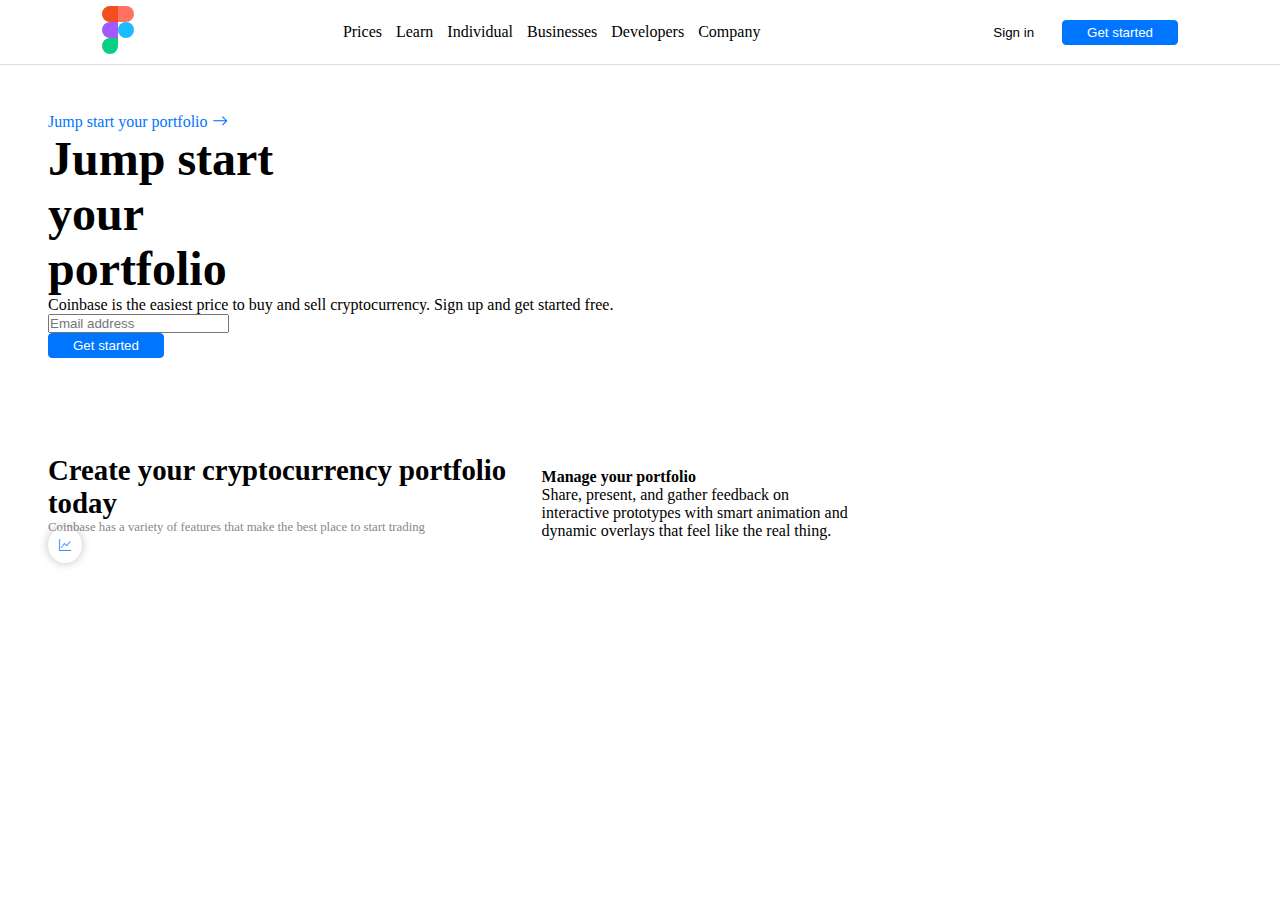
==== proyecto/proyecto.html @ 446665d7 "main" ====
<!DOCTYPE html>
<html lang="en">
<head>
    <meta charset="UTF-8">
    <meta http-equiv="X-UA-Compatible" content="IE=edge">
    <meta name="viewport" content="width=device-width, initial-scale=1.0">
    <link href="https://cdn.jsdelivr.net/npm/bootstrap@5.2.3/dist/css/bootstrap.min.css" rel="stylesheet" integrity="sha384-rbsA2VBKQhggwzxH7pPCaAqO46MgnOM80zW1RWuH61DGLwZJEdK2Kadq2F9CUG65" crossorigin="anonymous">
    <link rel="stylesheet" href="https://cdn.jsdelivr.net/npm/bootstrap-icons@1.10.2/font/bootstrap-icons.css">
    <link rel="stylesheet" href="index.css">
    <title>Proyecto Final</title>
</head>
<body>
    <nav class="nav">
        <div class="logo" alt><a href="#"></a><svg xmlns="http://www.w3.org/2000/svg" viewBox="0 0 38 57" class="figma-77e5ie" aria-label="Homepage"><path fill="#1abcfe" d="M19 28.5a9.5 9.5 0 1 1 19 0 9.5 9.5 0 0 1-19 0z"></path><path fill="#0acf83" d="M0 47.5A9.5 9.5 0 0 1 9.5 38H19v9.5a9.5 9.5 0 1 1-19 0z"></path><path fill="#ff7262" d="M19 0v19h9.5a9.5 9.5 0 1 0 0-19H19z"></path><path fill="#f24e1e" d="M0 9.5A9.5 9.5 0 0 0 9.5 19H19V0H9.5A9.5 9.5 0 0 0 0 9.5z"></path><path fill="#a259ff" d="M0 28.5A9.5 9.5 0 0 0 9.5 38H19V19H9.5A9.5 9.5 0 0 0 0 28.5z"></path></svg></div>
        <div class="menu">
            <ul class="main-menu">
                <li><a href="#">Prices</a></li>
                <li><a href="#">Learn</a></li>
                <li><a href="#">Individual</a></li>
                <li><a href="#">Businesses</a></li>
                <li><a href="#">Developers</a></li>
                <li><a href="#">Company</a></li>
            </ul>
        </div>
        <div class="get-started">
            <button class="btn-sec">Sign in</button>           
            <button class="btn-main">Get started</button>
                     
        </div>
    </nav>
    <section class="sec-home">
        <div class="home-cta">
            <div class="cta-text">
                <span>Jump start your portfolio</span>
                <i class="bi bi-arrow-right"></i>    
            </div>
        <h2 class="home-title">Jump start your portfolio</h2>
        <p class="home-description">Coinbase is the easiest price to buy and sell cryptocurrency. Sign up and get started free.</p>
        <div class="lead-magnet row align-items-center">
            <div class="col">
            <input type="text" class="form-control" placeholder="Email address">
        </div>
        <div class="col">
            <button class="btn-main">Get started</button>
        </div>
        </div>
        </div>
        <div class="home-video">
            <video src="https://cdn.sanity.io/files/599r6htc/localized/73cabd83927e5e3049d1674b1cf8f49728fcfe0e.mp4" autoplay="" playsinline="" loop="" width="100%" height="auto"></video>
        </div>
    </section>
    <section class="sec-call-to-action"></section>
    <section class="sec-features">
        <div class="intro">
            <h3>Create your cryptocurrency portfolio today</h3>
            <p>Coinbase has a variety of features that make the best place to start trading</p><span class="icon-sm"><i class="bi bi-graph-up"></i></span>
        </div>
        <div class="features">
            <div class="text">
                <div class="feature"></div>
            </div>
            <div class="description">
                <h4 class="title">Manage your portfolio</h4>
                <p class="text">Share, present, and gather feedback on interactive prototypes with smart animation and dynamic overlays that feel like the real thing.</p>
            </div> 
            <div class="image"></div>  
        </div>
    </section>
    <section class="sec-benefits"></section>
    <section class="sec-kpis"></section>
    <section class="sec-onboarding"></section>
    <section class="sec-footer-cta"></section>   
</body>
    <script src="https://cdn.jsdelivr.net/npm/bootstrap@5.2.3/dist/js/bootstrap.bundle.min.js" integrity="sha384-kenU1KFdBIe4zVF0s0G1M5b4hcpxyD9F7jL+jjXkk+Q2h455rYXK/7HAuoJl+0I4" crossorigin="anonymous"></script>
</html>
---- proyecto/index.css ----
.btn-main, .btn-main-s, .btn-sec, .btn-sec-s {
  padding: 0.25rem 1.5rem;
  border-radius: 0.25rem;
  background-color: #0075FF;
  color: white;
  border: none;
  border: solid 1px #0075FF;
}

.btn-main:hover, .btn-main-s:hover, .btn-sec:hover, .btn-sec-s:hover {
  background-color: white;
  color: #0075FF;
  border: solid 1px #0075FF;
}

.btn-main-s {
  font-size: 0.75rem;
  padding: 0.1rem 1rem;
}

.btn-sec, .btn-sec-s {
  color: black;
  background-color: transparent;
  border: none;
}

.btn-sec:hover, .btn-sec-s:hover {
  color: #888;
}

.btn-sec-s {
  font-size: 0.75rem;
  padding: 0.1rem 1rem;
}

.main-menu {
  margin-bottom: 0;
}

.main-menu li {
  padding: 5px;
  list-style: none;
  display: inline;
  font-size: 16px;
}

.main-menu li a {
  color: black;
  text-decoration: none;
}

.main-menu li a:hover {
  text-decoration: underline;
}

.icon-sm i {
  color: #0075FF;
  font-size: 0.75rem;
  padding: 0.7rem 0.7rem;
  border-radius: 50%;
  -webkit-box-shadow: 0 0 10px #00000040;
          box-shadow: 0 0 10px #00000040;
  cursor: pointer;
}

.feature {
  display: -webkit-box;
  display: -ms-flexbox;
  display: flex;
  -webkit-box-orient: vertical;
  -webkit-box-direction: normal;
      -ms-flex-direction: column;
          flex-direction: column;
}

.feature .icon {
  color: #0075FF;
  font-size: 10rem;
  text-align: center;
}

.feature .description .title {
  font-size: 2rem;
  text-align: center;
}

.feature .description .text {
  color: #888;
  font-weight: 600;
  text-align: center;
}

.feature .cta {
  color: #0075FF;
  font-weight: 600;
  margin-top: 3rem;
  text-align: center;
}

.icon-desc {
  display: -webkit-box;
  display: -ms-flexbox;
  display: flex;
  -webkit-box-orient: vertical;
  -webkit-box-direction: normal;
      -ms-flex-direction: column;
          flex-direction: column;
  -webkit-box-align: center;
      -ms-flex-align: center;
          align-items: center;
  -webkit-box-pack: center;
      -ms-flex-pack: center;
          justify-content: center;
}

.icon-desc .icon {
  color: #0075FF;
  font-size: 10rem;
  padding: 0;
}

.icon-desc .title {
  margin-top: -2rem;
  font-size: 1.5rem;
  font-weight: 600;
}

* {
  margin: 0;
  padding: 0%;
}

.nav {
  display: -webkit-box;
  display: -ms-flexbox;
  display: flex;
  -webkit-box-align: center;
      -ms-flex-align: center;
          align-items: center;
  -ms-flex-pack: distribute;
      justify-content: space-around;
  width: 100%;
  height: 4rem;
  border-bottom: solid 1px #ddd;
}

.logo {
  width: 2.5%;
  cursor: pointer;
}

.home-video {
  margin: 15px;
  width: 25%;
}

.sec-home {
  display: -webkit-box;
  display: -ms-flexbox;
  display: flex;
  width: 100%;
  padding: 3rem;
  -webkit-box-align: center;
      -ms-flex-align: center;
          align-items: center;
}

.sec-home .home-cta {
  -webkit-box-flex: 1;
      -ms-flex: 1;
          flex: 1;
  color: #0075FF;
}

.sec-home .home-title {
  font-size: 3rem;
  width: 30%;
  color: black;
  text-decoration: none;
}

.sec-home .home-description {
  color: black;
  text-decoration: none;
}

.sec-features {
  display: -webkit-box;
  display: -ms-flexbox;
  display: flex;
  width: 100%;
  padding: 3rem;
  -webkit-box-align: center;
      -ms-flex-align: center;
          align-items: center;
}

.sec-features .intro h3 {
  font-size: 1.8rem;
}

.sec-features .intro p {
  font-size: 0.8rem;
  color: #888;
}

.sec-features .features {
  display: -webkit-box;
  display: -ms-flexbox;
  display: flex;
}

.sec-features .features .text {
  max-width: 40%;
}

.sec-features .features .text .feature {
  display: -webkit-box;
  display: -ms-flexbox;
  display: flex;
  -webkit-box-orient: horizontal;
  -webkit-box-direction: normal;
      -ms-flex-direction: row;
          flex-direction: row;
}
/*# sourceMappingURL=index.css.map */
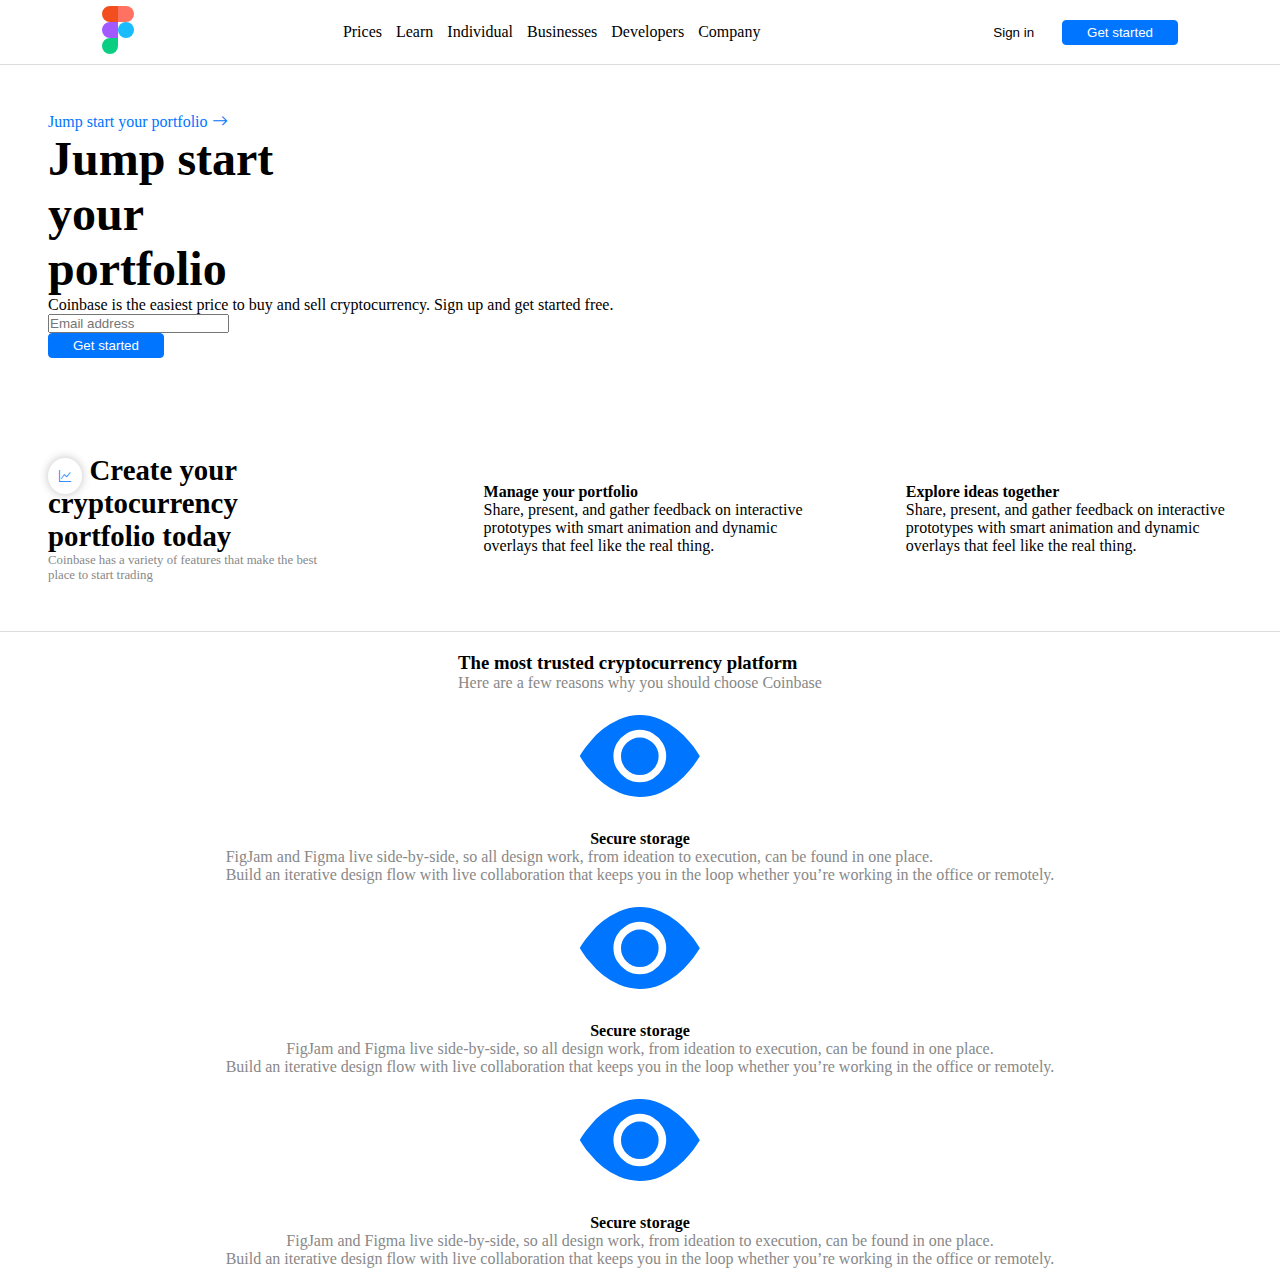
==== commit b1392d30: "benefit cards" ====
--- a/proyecto/proyecto.html
+++ b/proyecto/proyecto.html
@@ -52,21 +52,59 @@
     <section class="sec-call-to-action"></section>
     <section class="sec-features">
         <div class="intro">
-            <h3>Create your cryptocurrency portfolio today</h3>
-            <p>Coinbase has a variety of features that make the best place to start trading</p><span class="icon-sm"><i class="bi bi-graph-up"></i></span>
+            <h3><span class="icon-sm"><i class="bi bi-graph-up"></i></span> Create your cryptocurrency portfolio today</h3>
+            <p>Coinbase has a variety of features that make the best place to start trading</p>
         </div>
         <div class="features">
-            <div class="text">
-                <div class="feature"></div>
-            </div>
             <div class="description">
                 <h4 class="title">Manage your portfolio</h4>
                 <p class="text">Share, present, and gather feedback on interactive prototypes with smart animation and dynamic overlays that feel like the real thing.</p>
             </div> 
-            <div class="image"></div>  
+        </div>
+        <div class="features">
+            <div class="description">
+                <h4 class="title">Explore ideas together</h4>
+                <p class="text">Share, present, and gather feedback on interactive prototypes with smart animation and dynamic overlays that feel like the real thing.</p>
+            </div>  
         </div>
     </section>
-    <section class="sec-benefits"></section>
+    <section class="sec-benefits">
+        <div class="intro">
+            <h3>The most trusted cryptocurrency platform</h3>
+            <p>Here are a few reasons why you should choose Coinbase</p>
+        </div>
+            <div class="benefit-cards row">
+                <div class="benefit col-md">
+                    <i class="bi bi-eye-fill icon"></i>
+                    <div class="b-description">
+                        <h4 class="b-title">Secure storage</h4>
+                        <p class="b-text">FigJam and Figma live side-by-side, so all design work, from ideation to execution, can be found in one place.</p>
+                        <p class="b-cta">Build an iterative design flow with live collaboration that keeps you in the loop whether you’re working in the office or remotely.</p>
+                    </div>
+                </div>
+            
+                <div class="benefit col-md">
+                    <i class="bi bi-eye-fill icon"></i>
+                    <div class="b-description">
+                        <h4 class="b-title">Secure storage</h4>
+                        <p class="b-text">FigJam and Figma live side-by-side, so all design work, from ideation to execution, can be found in one place.</p>
+                    </div>
+                    <p class="b-cta">Build an iterative design flow with live collaboration that keeps you in the loop whether you’re working in the office or remotely.</p>
+                </div>
+                    
+                <div class="benefit col-md">
+                    <i class="bi bi-eye-fill icon"></i>
+                    <div class="b-description">
+                        <h4 class="b-title">Secure storage</h4>
+                        <p class="b-text">FigJam and Figma live side-by-side, so all design work, from ideation to execution, can be found in one place.</p>
+                    </div>
+                    <p class="b-cta">Build an iterative design flow with live collaboration that keeps you in the loop whether you’re working in the office or remotely.</p>
+                </div>
+                        
+            </div>
+                    
+        </div>
+    </section>
     <section class="sec-kpis"></section>
     <section class="sec-onboarding"></section>
     <section class="sec-footer-cta"></section>   
--- a/proyecto/index.css
+++ b/proyecto/index.css
@@ -172,6 +172,10 @@
   color: #0075FF;
 }
 
+.sec-home .cta-text {
+  cursor: pointer;
+}
+
 .sec-home .home-title {
   font-size: 3rem;
   width: 30%;
@@ -195,6 +199,10 @@
           align-items: center;
 }
 
+.sec-features .intro {
+  margin-right: 150px;
+}
+
 .sec-features .intro h3 {
   font-size: 1.8rem;
 }
@@ -211,7 +219,7 @@
 }
 
 .sec-features .features .text {
-  max-width: 40%;
+  max-width: 80%;
 }
 
 .sec-features .features .text .feature {
@@ -222,5 +230,70 @@
   -webkit-box-direction: normal;
       -ms-flex-direction: row;
           flex-direction: row;
+  -webkit-box-align: center;
+      -ms-flex-align: center;
+          align-items: center;
+}
+
+.sec-features .features .text .feature .description .title {
+  font-size: 1.25rem;
+}
+
+.sec-features .features .text .feature .description .text {
+  font-size: 1rem;
+}
+
+.sec-benefits {
+  display: -webkit-box;
+  display: -ms-flexbox;
+  display: flex;
+  -webkit-box-orient: vertical;
+  -webkit-box-direction: normal;
+      -ms-flex-direction: column;
+          flex-direction: column;
+  -webkit-box-align: center;
+      -ms-flex-align: center;
+          align-items: center;
+  border-top: 1px solid #ddd;
+  padding: 20px;
+}
+
+.sec-benefits h3 {
+  -webkit-box-align: center;
+      -ms-flex-align: center;
+          align-items: center;
+}
+
+.sec-benefits p {
+  color: #888;
+}
+
+.benefit {
+  display: -webkit-box;
+  display: -ms-flexbox;
+  display: flex;
+  -webkit-box-orient: vertical;
+  -webkit-box-direction: normal;
+      -ms-flex-direction: column;
+          flex-direction: column;
+  -webkit-box-align: center;
+      -ms-flex-align: center;
+          align-items: center;
+}
+
+.benefit .icon {
+  -webkit-box-align: center;
+      -ms-flex-align: center;
+          align-items: center;
+  color: #0075FF;
+  font-size: 7.5rem;
+}
+
+.benefit .b-title {
+  text-align: center;
+}
+
+.benefit .b-text p {
+  text-align: center;
 }
 /*# sourceMappingURL=index.css.map */